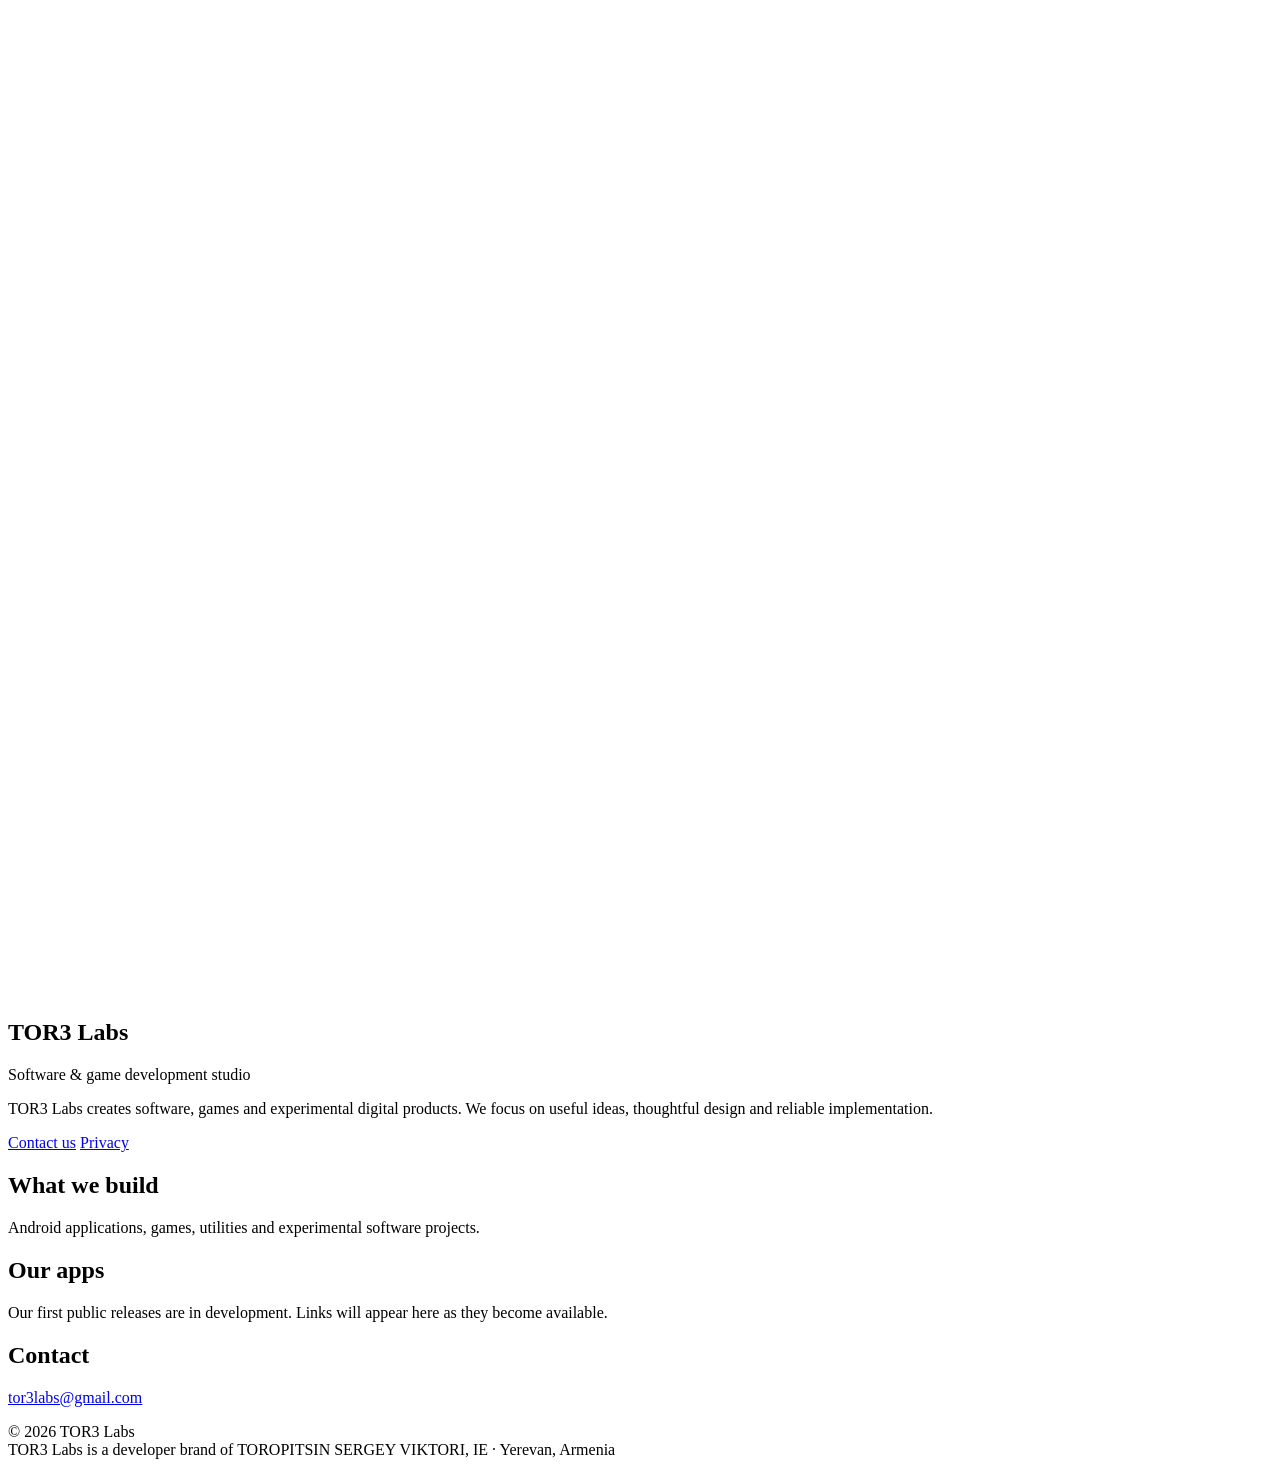
==== index.html @ 7299da16 "Add TOR3 Labs website" ====
<!doctype html>
<html lang="en">
<head>
  <meta charset="utf-8">
  <meta name="viewport" content="width=device-width, initial-scale=1">
  <meta name="description" content="TOR3 Labs — independent software and game development studio.">
  <title>TOR3 Labs</title>
  <link rel="stylesheet" href="styles.css">
</head>
<body>
  <main class="shell">
    <section class="hero">
      <div class="brandmark" aria-label="TOR3 Labs emblem">
        <svg viewBox="0 0 320 250" role="img" aria-labelledby="logoTitle">
          <title id="logoTitle">Three interlocked rings — TOR3 Labs</title>
          <g fill="none" stroke-width="34">
            <ellipse class="ring ring-blue" cx="160" cy="92" rx="72" ry="88"/>
            <ellipse class="ring ring-cyan" cx="112" cy="152" rx="72" ry="88" transform="rotate(-58 112 152)"/>
            <ellipse class="ring ring-violet" cx="208" cy="152" rx="72" ry="88" transform="rotate(58 208 152)"/>
          </g>
        </svg>
      </div>

      <h1><span>TOR</span><span class="three">3</span> Labs</h1>
      <p class="tagline">Software &amp; game development studio</p>
      <p class="intro">
        TOR3 Labs creates software, games and experimental digital products.
        We focus on useful ideas, thoughtful design and reliable implementation.
      </p>

      <div class="actions">
        <a class="button" href="mailto:tor3labs@gmail.com">Contact us</a>
        <a class="button secondary" href="privacy.html">Privacy</a>
      </div>
    </section>

    <section class="cards" aria-label="About TOR3 Labs">
      <article>
        <h2>What we build</h2>
        <p>Android applications, games, utilities and experimental software projects.</p>
      </article>
      <article>
        <h2>Our apps</h2>
        <p>Our first public releases are in development. Links will appear here as they become available.</p>
      </article>
      <article>
        <h2>Contact</h2>
        <p><a href="mailto:tor3labs@gmail.com">tor3labs@gmail.com</a></p>
      </article>
    </section>
  </main>

  <footer>
    <div>© 2026 TOR3 Labs</div>
    <div class="legal">
      TOR3 Labs is a developer brand of TOROPITSIN SERGEY VIKTORI, IE · Yerevan, Armenia
    </div>
  </footer>
</body>
</html>
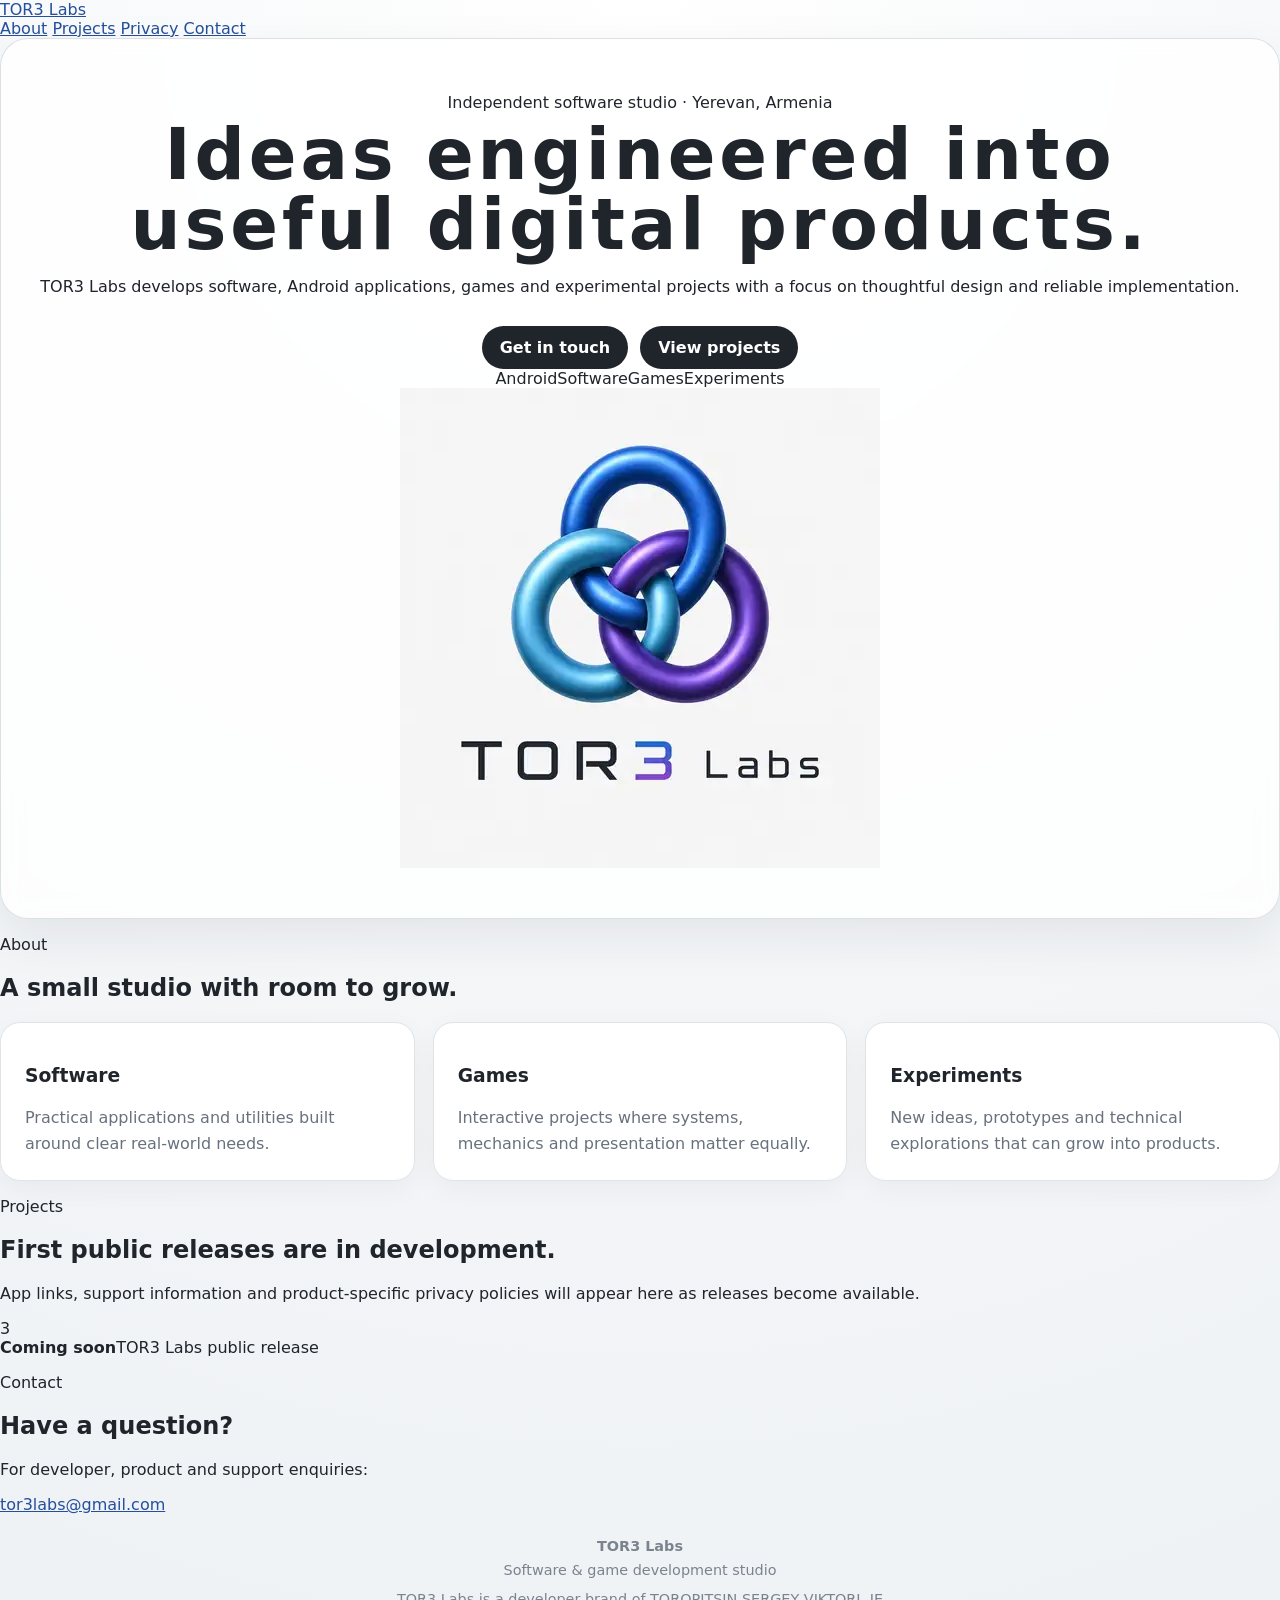
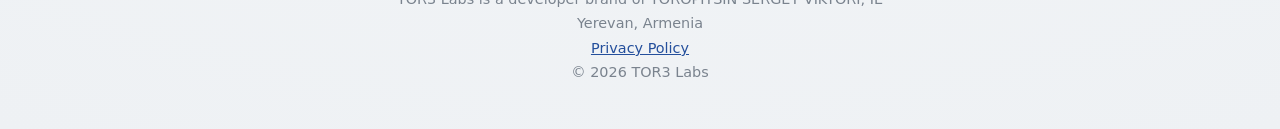
==== commit 2291a9e4: "Polish TOR3 Labs homepage and integrate selected logo" ====
--- a/index.html
+++ b/index.html
@@ -3,58 +3,82 @@
 <head>
   <meta charset="utf-8">
   <meta name="viewport" content="width=device-width, initial-scale=1">
-  <meta name="description" content="TOR3 Labs — independent software and game development studio.">
+  <meta name="description" content="TOR3 Labs — software, games and experimental digital products.">
+  <meta name="theme-color" content="#101722">
   <title>TOR3 Labs</title>
+  <link rel="icon" href="data:image/svg+xml,%3Csvg%20xmlns%3D%22http%3A%2F%2Fwww.w3.org%2F2000%2Fsvg%22%20viewBox%3D%220%200%20100%20100%22%3E%3Crect%20width%3D%22100%22%20height%3D%22100%22%20rx%3D%2222%22%20fill%3D%22%23111827%22%2F%3E%3Ccircle%20cx%3D%2250%22%20cy%3D%2232%22%20r%3D%2223%22%20fill%3D%22none%22%20stroke%3D%22%232f64c7%22%20stroke-width%3D%2212%22%2F%3E%3Ccircle%20cx%3D%2234%22%20cy%3D%2261%22%20r%3D%2223%22%20fill%3D%22none%22%20stroke%3D%22%2365b7d2%22%20stroke-width%3D%2212%22%2F%3E%3Ccircle%20cx%3D%2266%22%20cy%3D%2261%22%20r%3D%2223%22%20fill%3D%22none%22%20stroke%3D%22%237750ad%22%20stroke-width%3D%2212%22%2F%3E%3C%2Fsvg%3E">
   <link rel="stylesheet" href="styles.css">
 </head>
 <body>
-  <main class="shell">
+  <header class="site-header">
+    <a class="brand" href="#top" aria-label="TOR3 Labs home">
+      <span class="brand-dot"></span><span>TOR3 Labs</span>
+    </a>
+    <nav aria-label="Main navigation">
+      <a href="#about">About</a>
+      <a href="#projects">Projects</a>
+      <a href="privacy.html">Privacy</a>
+      <a class="nav-cta" href="mailto:tor3labs@gmail.com">Contact</a>
+    </nav>
+  </header>
+
+  <main id="top">
     <section class="hero">
-      <div class="brandmark" aria-label="TOR3 Labs emblem">
-        <svg viewBox="0 0 320 250" role="img" aria-labelledby="logoTitle">
-          <title id="logoTitle">Three interlocked rings — TOR3 Labs</title>
-          <g fill="none" stroke-width="34">
-            <ellipse class="ring ring-blue" cx="160" cy="92" rx="72" ry="88"/>
-            <ellipse class="ring ring-cyan" cx="112" cy="152" rx="72" ry="88" transform="rotate(-58 112 152)"/>
-            <ellipse class="ring ring-violet" cx="208" cy="152" rx="72" ry="88" transform="rotate(58 208 152)"/>
-          </g>
-        </svg>
+      <div class="hero-copy">
+        <div class="eyebrow">Independent software studio · Yerevan, Armenia</div>
+        <h1>Ideas engineered into <span>useful digital products.</span></h1>
+        <p class="lead">TOR3 Labs develops software, Android applications, games and experimental projects with a focus on thoughtful design and reliable implementation.</p>
+        <div class="actions">
+          <a class="button primary" href="mailto:tor3labs@gmail.com">Get in touch</a>
+          <a class="button ghost" href="#projects">View projects</a>
+        </div>
+        <div class="chips" aria-label="TOR3 Labs areas">
+          <span>Android</span><span>Software</span><span>Games</span><span>Experiments</span>
+        </div>
       </div>
-
-      <h1><span>TOR</span><span class="three">3</span> Labs</h1>
-      <p class="tagline">Software &amp; game development studio</p>
-      <p class="intro">
-        TOR3 Labs creates software, games and experimental digital products.
-        We focus on useful ideas, thoughtful design and reliable implementation.
-      </p>
-
-      <div class="actions">
-        <a class="button" href="mailto:tor3labs@gmail.com">Contact us</a>
-        <a class="button secondary" href="privacy.html">Privacy</a>
+      <div class="logo-panel">
+        <img src="[data-uri]" alt="TOR3 Labs logo: three interlocked blue, cyan and violet rings">
       </div>
     </section>
 
-    <section class="cards" aria-label="About TOR3 Labs">
-      <article>
-        <h2>What we build</h2>
-        <p>Android applications, games, utilities and experimental software projects.</p>
-      </article>
-      <article>
-        <h2>Our apps</h2>
-        <p>Our first public releases are in development. Links will appear here as they become available.</p>
-      </article>
-      <article>
-        <h2>Contact</h2>
-        <p><a href="mailto:tor3labs@gmail.com">tor3labs@gmail.com</a></p>
-      </article>
+    <section class="section" id="about">
+      <div class="section-heading">
+        <p class="kicker">About</p>
+        <h2>A small studio with room to grow.</h2>
+      </div>
+      <div class="cards">
+        <article><h3>Software</h3><p>Practical applications and utilities built around clear real-world needs.</p></article>
+        <article><h3>Games</h3><p>Interactive projects where systems, mechanics and presentation matter equally.</p></article>
+        <article><h3>Experiments</h3><p>New ideas, prototypes and technical explorations that can grow into products.</p></article>
+      </div>
+    </section>
+
+    <section class="section projects" id="projects">
+      <div class="section-heading">
+        <p class="kicker">Projects</p>
+        <h2>First public releases are in development.</h2>
+        <p>App links, support information and product-specific privacy policies will appear here as releases become available.</p>
+      </div>
+      <div class="project-placeholder">
+        <div class="project-icon">3</div>
+        <div><strong>Coming soon</strong><span>TOR3 Labs public release</span></div>
+      </div>
+    </section>
+
+    <section class="contact-card">
+      <div>
+        <p class="kicker">Contact</p>
+        <h2>Have a question?</h2>
+        <p>For developer, product and support enquiries:</p>
+      </div>
+      <a href="mailto:tor3labs@gmail.com">tor3labs@gmail.com</a>
     </section>
   </main>
 
   <footer>
-    <div>© 2026 TOR3 Labs</div>
-    <div class="legal">
-      TOR3 Labs is a developer brand of TOROPITSIN SERGEY VIKTORI, IE · Yerevan, Armenia
-    </div>
+    <div><strong>TOR3 Labs</strong><br>Software &amp; game development studio</div>
+    <div class="legal">TOR3 Labs is a developer brand of TOROPITSIN SERGEY VIKTORI, IE<br>Yerevan, Armenia</div>
+    <div><a href="privacy.html">Privacy Policy</a><br>© 2026 TOR3 Labs</div>
   </footer>
 </body>
-</html>
+</html>
--- a/styles.css
+++ b/styles.css
@@ -0,0 +1,169 @@
+:root {
+  --bg: #f4f6f8;
+  --surface: #ffffff;
+  --text: #20242b;
+  --muted: #68717d;
+  --line: #dfe4e9;
+  --cyan: #447f9c;
+  --blue: #244f9c;
+  --violet: #654192;
+  --shadow: 0 18px 50px rgba(24, 34, 48, .08);
+}
+
+* { box-sizing: border-box; }
+
+html { scroll-behavior: smooth; }
+
+body {
+  margin: 0;
+  min-height: 100vh;
+  background:
+    radial-gradient(circle at 50% 0%, #ffffff 0, var(--bg) 52%, #eef1f4 100%);
+  color: var(--text);
+  font-family: Inter, ui-sans-serif, system-ui, -apple-system, BlinkMacSystemFont, "Segoe UI", sans-serif;
+}
+
+a { color: var(--blue); }
+
+.shell {
+  width: min(1040px, calc(100% - 40px));
+  margin: 0 auto;
+  padding: 72px 0 44px;
+}
+
+.hero {
+  text-align: center;
+  padding: 54px 28px 46px;
+  background: rgba(255,255,255,.82);
+  border: 1px solid rgba(215,221,227,.9);
+  border-radius: 28px;
+  box-shadow: var(--shadow);
+  backdrop-filter: blur(10px);
+}
+
+.brandmark {
+  width: min(270px, 72vw);
+  margin: 0 auto 6px;
+}
+
+.brandmark svg { display: block; width: 100%; height: auto; }
+
+.ring {
+  stroke-linecap: round;
+  opacity: .98;
+}
+.ring-blue { stroke: var(--blue); }
+.ring-cyan { stroke: var(--cyan); }
+.ring-violet { stroke: var(--violet); }
+
+h1 {
+  margin: 8px 0 4px;
+  font-size: clamp(2.35rem, 7vw, 4.4rem);
+  line-height: 1;
+  letter-spacing: .055em;
+  font-weight: 650;
+}
+h1 .three {
+  background: linear-gradient(145deg, var(--blue), var(--violet));
+  -webkit-background-clip: text;
+  background-clip: text;
+  color: transparent;
+}
+
+.tagline {
+  margin: 16px 0 0;
+  color: var(--muted);
+  font-size: clamp(1rem, 2.5vw, 1.2rem);
+  letter-spacing: .02em;
+}
+
+.intro {
+  max-width: 690px;
+  margin: 26px auto 0;
+  color: #444c56;
+  font-size: 1.06rem;
+  line-height: 1.75;
+}
+
+.actions {
+  display: flex;
+  gap: 12px;
+  justify-content: center;
+  flex-wrap: wrap;
+  margin-top: 30px;
+}
+
+.button {
+  display: inline-block;
+  min-width: 132px;
+  padding: 12px 18px;
+  border-radius: 999px;
+  text-decoration: none;
+  background: var(--text);
+  color: #fff;
+  font-weight: 600;
+}
+.button.secondary {
+  color: var(--text);
+  background: #eef1f4;
+  border: 1px solid var(--line);
+}
+
+.cards {
+  display: grid;
+  grid-template-columns: repeat(3, 1fr);
+  gap: 18px;
+  margin-top: 20px;
+}
+
+.cards article {
+  background: var(--surface);
+  border: 1px solid var(--line);
+  border-radius: 20px;
+  padding: 24px;
+  box-shadow: 0 8px 28px rgba(24, 34, 48, .045);
+}
+
+.cards h2 {
+  margin: 0 0 10px;
+  font-size: 1.05rem;
+}
+.cards p {
+  margin: 0;
+  color: var(--muted);
+  line-height: 1.6;
+}
+
+footer {
+  width: min(1040px, calc(100% - 40px));
+  margin: 0 auto;
+  padding: 20px 0 44px;
+  color: #7a838e;
+  text-align: center;
+  font-size: .9rem;
+  line-height: 1.7;
+}
+footer .legal { margin-top: 4px; }
+
+.privacy {
+  width: min(820px, calc(100% - 40px));
+  margin: 56px auto;
+  background: var(--surface);
+  border: 1px solid var(--line);
+  border-radius: 24px;
+  padding: clamp(24px, 5vw, 46px);
+  box-shadow: var(--shadow);
+}
+.privacy h1 {
+  font-size: clamp(2rem, 6vw, 3rem);
+  letter-spacing: 0;
+}
+.privacy h2 { margin-top: 32px; }
+.privacy p, .privacy li { color: #4d5661; line-height: 1.75; }
+.back { display: inline-block; margin-top: 24px; }
+
+@media (max-width: 760px) {
+  .shell { padding-top: 28px; }
+  .hero { padding: 36px 20px; border-radius: 22px; }
+  .cards { grid-template-columns: 1fr; }
+}
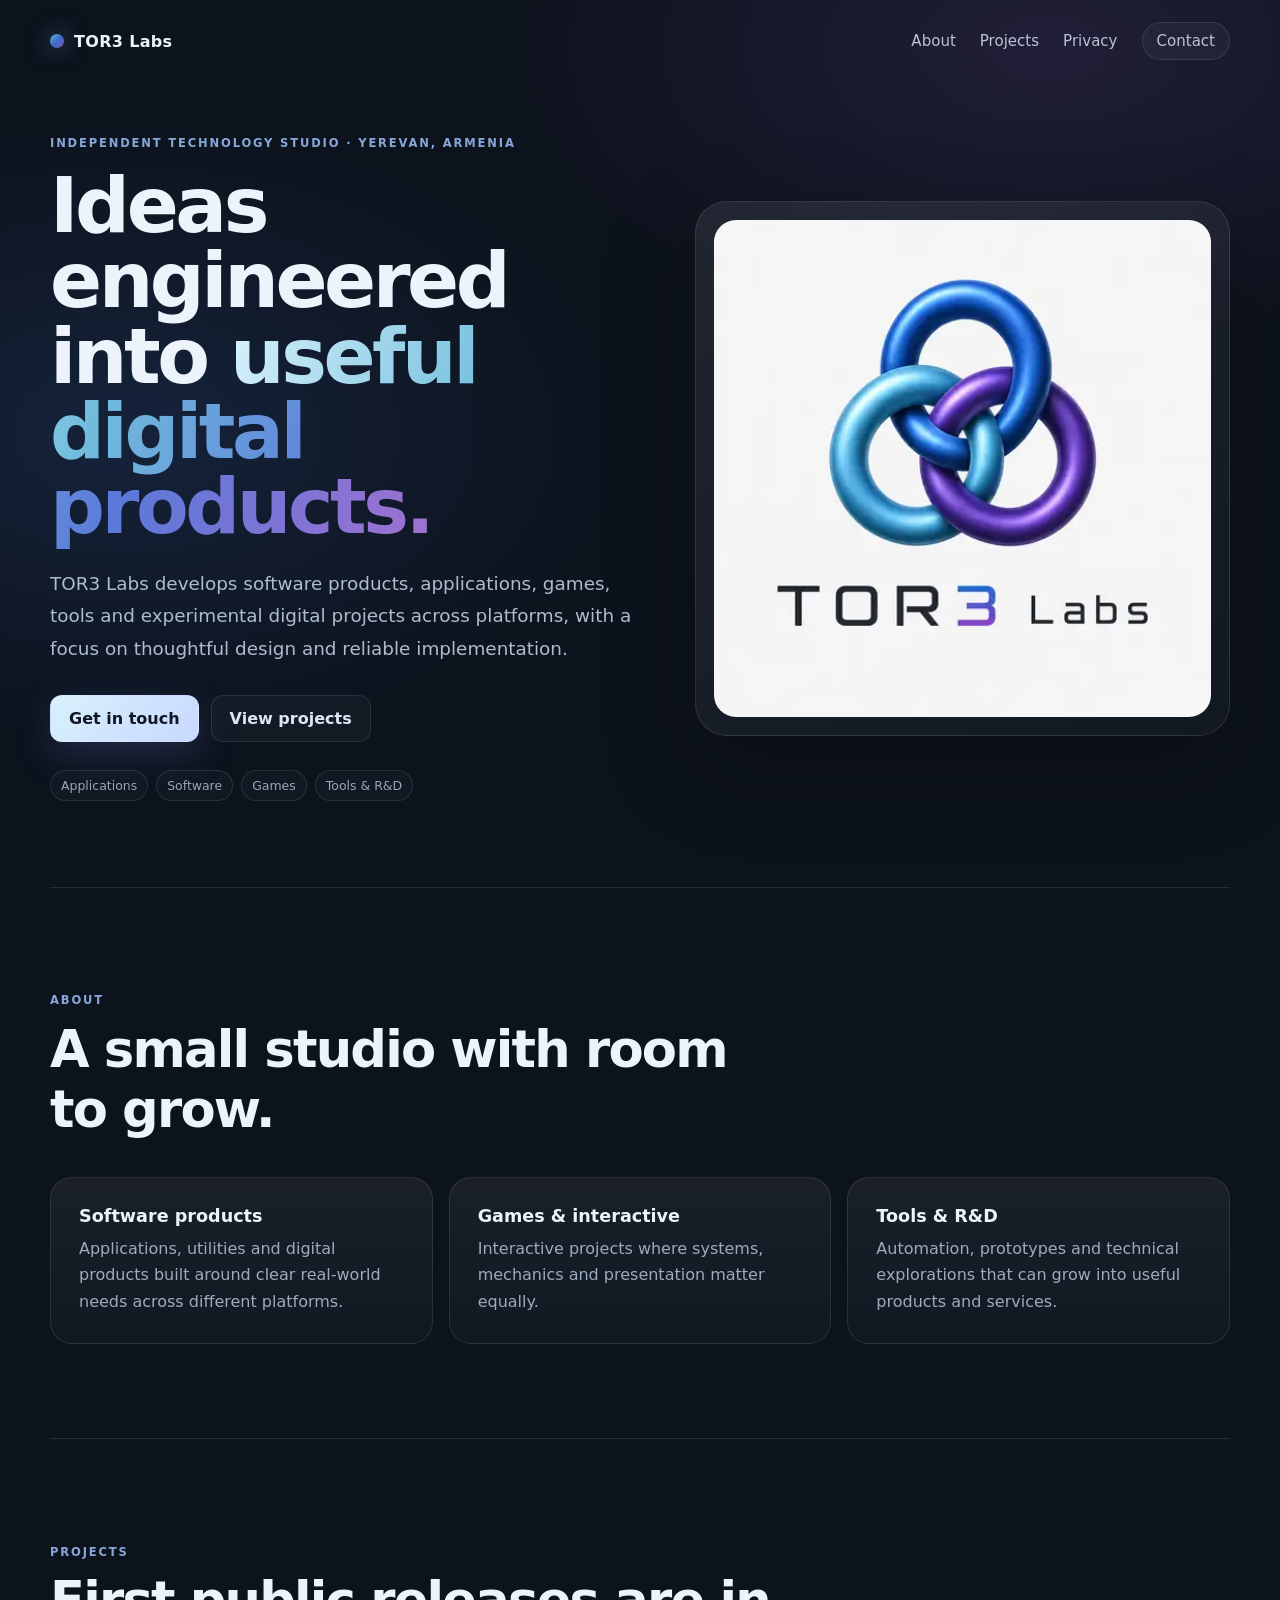
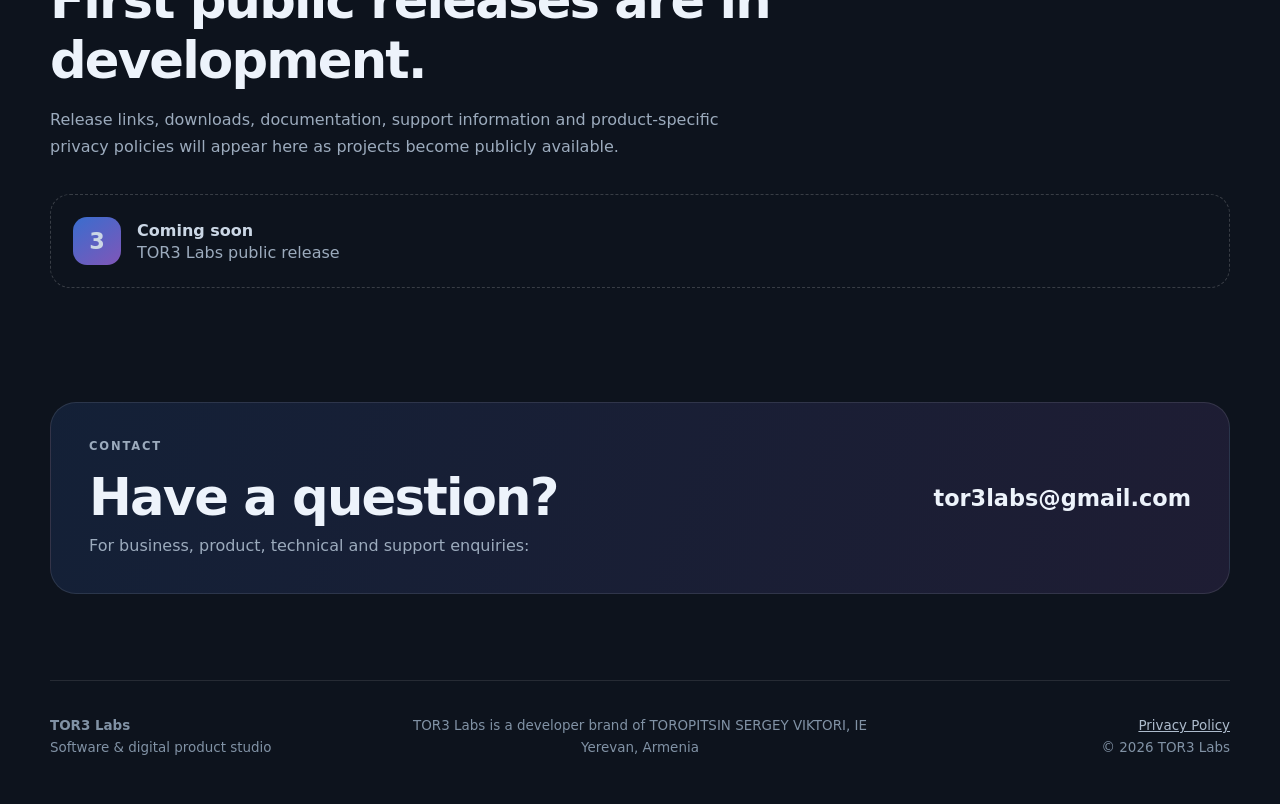
==== commit 11e7519b: "Broaden TOR3 Labs positioning beyond Android and app stores" ====
--- a/index.html
+++ b/index.html
@@ -3,7 +3,7 @@
 <head>
   <meta charset="utf-8">
   <meta name="viewport" content="width=device-width, initial-scale=1">
-  <meta name="description" content="TOR3 Labs — software, games and experimental digital products.">
+  <meta name="description" content="TOR3 Labs — software, games, tools and experimental digital products.">
   <meta name="theme-color" content="#101722">
   <title>TOR3 Labs</title>
   <link rel="icon" href="data:image/svg+xml,%3Csvg%20xmlns%3D%22http%3A%2F%2Fwww.w3.org%2F2000%2Fsvg%22%20viewBox%3D%220%200%20100%20100%22%3E%3Crect%20width%3D%22100%22%20height%3D%22100%22%20rx%3D%2222%22%20fill%3D%22%23111827%22%2F%3E%3Ccircle%20cx%3D%2250%22%20cy%3D%2232%22%20r%3D%2223%22%20fill%3D%22none%22%20stroke%3D%22%232f64c7%22%20stroke-width%3D%2212%22%2F%3E%3Ccircle%20cx%3D%2234%22%20cy%3D%2261%22%20r%3D%2223%22%20fill%3D%22none%22%20stroke%3D%22%2365b7d2%22%20stroke-width%3D%2212%22%2F%3E%3Ccircle%20cx%3D%2266%22%20cy%3D%2261%22%20r%3D%2223%22%20fill%3D%22none%22%20stroke%3D%22%237750ad%22%20stroke-width%3D%2212%22%2F%3E%3C%2Fsvg%3E">
@@ -25,15 +25,15 @@
   <main id="top">
     <section class="hero">
       <div class="hero-copy">
-        <div class="eyebrow">Independent software studio · Yerevan, Armenia</div>
+        <div class="eyebrow">Independent technology studio · Yerevan, Armenia</div>
         <h1>Ideas engineered into <span>useful digital products.</span></h1>
-        <p class="lead">TOR3 Labs develops software, Android applications, games and experimental projects with a focus on thoughtful design and reliable implementation.</p>
+        <p class="lead">TOR3 Labs develops software products, applications, games, tools and experimental digital projects across platforms, with a focus on thoughtful design and reliable implementation.</p>
         <div class="actions">
           <a class="button primary" href="mailto:tor3labs@gmail.com">Get in touch</a>
           <a class="button ghost" href="#projects">View projects</a>
         </div>
         <div class="chips" aria-label="TOR3 Labs areas">
-          <span>Android</span><span>Software</span><span>Games</span><span>Experiments</span>
+          <span>Applications</span><span>Software</span><span>Games</span><span>Tools &amp; R&amp;D</span>
         </div>
       </div>
       <div class="logo-panel">
@@ -47,9 +47,9 @@
         <h2>A small studio with room to grow.</h2>
       </div>
       <div class="cards">
-        <article><h3>Software</h3><p>Practical applications and utilities built around clear real-world needs.</p></article>
-        <article><h3>Games</h3><p>Interactive projects where systems, mechanics and presentation matter equally.</p></article>
-        <article><h3>Experiments</h3><p>New ideas, prototypes and technical explorations that can grow into products.</p></article>
+        <article><h3>Software products</h3><p>Applications, utilities and digital products built around clear real-world needs across different platforms.</p></article>
+        <article><h3>Games &amp; interactive</h3><p>Interactive projects where systems, mechanics and presentation matter equally.</p></article>
+        <article><h3>Tools &amp; R&amp;D</h3><p>Automation, prototypes and technical explorations that can grow into useful products and services.</p></article>
       </div>
     </section>
 
@@ -57,7 +57,7 @@
       <div class="section-heading">
         <p class="kicker">Projects</p>
         <h2>First public releases are in development.</h2>
-        <p>App links, support information and product-specific privacy policies will appear here as releases become available.</p>
+        <p>Release links, downloads, documentation, support information and product-specific privacy policies will appear here as projects become publicly available.</p>
       </div>
       <div class="project-placeholder">
         <div class="project-icon">3</div>
@@ -69,14 +69,14 @@
       <div>
         <p class="kicker">Contact</p>
         <h2>Have a question?</h2>
-        <p>For developer, product and support enquiries:</p>
+        <p>For business, product, technical and support enquiries:</p>
       </div>
       <a href="mailto:tor3labs@gmail.com">tor3labs@gmail.com</a>
     </section>
   </main>
 
   <footer>
-    <div><strong>TOR3 Labs</strong><br>Software &amp; game development studio</div>
+    <div><strong>TOR3 Labs</strong><br>Software &amp; digital product studio</div>
     <div class="legal">TOR3 Labs is a developer brand of TOROPITSIN SERGEY VIKTORI, IE<br>Yerevan, Armenia</div>
     <div><a href="privacy.html">Privacy Policy</a><br>© 2026 TOR3 Labs</div>
   </footer>
--- a/styles.css
+++ b/styles.css
@@ -1,169 +1,52 @@
-:root {
-  --bg: #f4f6f8;
-  --surface: #ffffff;
-  --text: #20242b;
-  --muted: #68717d;
-  --line: #dfe4e9;
-  --cyan: #447f9c;
-  --blue: #244f9c;
-  --violet: #654192;
-  --shadow: 0 18px 50px rgba(24, 34, 48, .08);
+:root{
+  --bg:#0d131d;--bg2:#121a27;--card:#151f2d;--surface:#f7f9fc;--text:#edf3fb;--muted:#9cabbd;
+  --ink:#152031;--cyan:#65b7d2;--blue:#396dce;--violet:#8056b8;--line:rgba(255,255,255,.10);
 }
-
-* { box-sizing: border-box; }
-
-html { scroll-behavior: smooth; }
-
-body {
-  margin: 0;
-  min-height: 100vh;
-  background:
-    radial-gradient(circle at 50% 0%, #ffffff 0, var(--bg) 52%, #eef1f4 100%);
-  color: var(--text);
-  font-family: Inter, ui-sans-serif, system-ui, -apple-system, BlinkMacSystemFont, "Segoe UI", sans-serif;
-}
-
-a { color: var(--blue); }
-
-.shell {
-  width: min(1040px, calc(100% - 40px));
-  margin: 0 auto;
-  padding: 72px 0 44px;
-}
-
-.hero {
-  text-align: center;
-  padding: 54px 28px 46px;
-  background: rgba(255,255,255,.82);
-  border: 1px solid rgba(215,221,227,.9);
-  border-radius: 28px;
-  box-shadow: var(--shadow);
-  backdrop-filter: blur(10px);
-}
-
-.brandmark {
-  width: min(270px, 72vw);
-  margin: 0 auto 6px;
-}
-
-.brandmark svg { display: block; width: 100%; height: auto; }
-
-.ring {
-  stroke-linecap: round;
-  opacity: .98;
-}
-.ring-blue { stroke: var(--blue); }
-.ring-cyan { stroke: var(--cyan); }
-.ring-violet { stroke: var(--violet); }
-
-h1 {
-  margin: 8px 0 4px;
-  font-size: clamp(2.35rem, 7vw, 4.4rem);
-  line-height: 1;
-  letter-spacing: .055em;
-  font-weight: 650;
-}
-h1 .three {
-  background: linear-gradient(145deg, var(--blue), var(--violet));
-  -webkit-background-clip: text;
-  background-clip: text;
-  color: transparent;
-}
-
-.tagline {
-  margin: 16px 0 0;
-  color: var(--muted);
-  font-size: clamp(1rem, 2.5vw, 1.2rem);
-  letter-spacing: .02em;
-}
-
-.intro {
-  max-width: 690px;
-  margin: 26px auto 0;
-  color: #444c56;
-  font-size: 1.06rem;
-  line-height: 1.75;
-}
-
-.actions {
-  display: flex;
-  gap: 12px;
-  justify-content: center;
-  flex-wrap: wrap;
-  margin-top: 30px;
-}
-
-.button {
-  display: inline-block;
-  min-width: 132px;
-  padding: 12px 18px;
-  border-radius: 999px;
-  text-decoration: none;
-  background: var(--text);
-  color: #fff;
-  font-weight: 600;
-}
-.button.secondary {
-  color: var(--text);
-  background: #eef1f4;
-  border: 1px solid var(--line);
-}
-
-.cards {
-  display: grid;
-  grid-template-columns: repeat(3, 1fr);
-  gap: 18px;
-  margin-top: 20px;
-}
-
-.cards article {
-  background: var(--surface);
-  border: 1px solid var(--line);
-  border-radius: 20px;
-  padding: 24px;
-  box-shadow: 0 8px 28px rgba(24, 34, 48, .045);
-}
-
-.cards h2 {
-  margin: 0 0 10px;
-  font-size: 1.05rem;
-}
-.cards p {
-  margin: 0;
-  color: var(--muted);
-  line-height: 1.6;
-}
-
-footer {
-  width: min(1040px, calc(100% - 40px));
-  margin: 0 auto;
-  padding: 20px 0 44px;
-  color: #7a838e;
-  text-align: center;
-  font-size: .9rem;
-  line-height: 1.7;
-}
-footer .legal { margin-top: 4px; }
-
-.privacy {
-  width: min(820px, calc(100% - 40px));
-  margin: 56px auto;
-  background: var(--surface);
-  border: 1px solid var(--line);
-  border-radius: 24px;
-  padding: clamp(24px, 5vw, 46px);
-  box-shadow: var(--shadow);
-}
-.privacy h1 {
-  font-size: clamp(2rem, 6vw, 3rem);
-  letter-spacing: 0;
-}
-.privacy h2 { margin-top: 32px; }
-.privacy p, .privacy li { color: #4d5661; line-height: 1.75; }
-.back { display: inline-block; margin-top: 24px; }
-
-@media (max-width: 760px) {
-  .shell { padding-top: 28px; }
-  .hero { padding: 36px 20px; border-radius: 22px; }
-  .cards { grid-template-columns: 1fr; }
-}
+*{box-sizing:border-box}
+html{scroll-behavior:smooth}
+body{margin:0;background:
+  radial-gradient(900px 500px at 82% 2%,rgba(128,86,184,.17),transparent 60%),
+  radial-gradient(800px 500px at 10% 18%,rgba(57,109,206,.17),transparent 62%),var(--bg);
+  color:var(--text);font-family:Inter,ui-sans-serif,system-ui,-apple-system,BlinkMacSystemFont,"Segoe UI",sans-serif}
+a{color:inherit}
+.site-header{width:min(1180px,calc(100% - 40px));margin:0 auto;min-height:82px;display:flex;align-items:center;justify-content:space-between;gap:24px}
+.brand{display:flex;align-items:center;gap:10px;font-weight:750;text-decoration:none;letter-spacing:.02em}
+.brand-dot{width:14px;height:14px;border-radius:50%;background:linear-gradient(135deg,var(--cyan),var(--blue) 50%,var(--violet));box-shadow:0 0 22px rgba(101,183,210,.55)}
+nav{display:flex;gap:24px;align-items:center}
+nav a{text-decoration:none;color:#b7c3d2;font-size:.94rem}
+nav a:hover{color:white}
+.nav-cta{padding:9px 14px;border:1px solid var(--line);border-radius:999px;background:rgba(255,255,255,.04)}
+main{width:min(1180px,calc(100% - 40px));margin:0 auto}
+.hero{min-height:620px;display:grid;grid-template-columns:1.05fr .95fr;gap:54px;align-items:center;padding:54px 0 86px}
+.hero-copy{max-width:650px}
+.eyebrow,.kicker{text-transform:uppercase;letter-spacing:.16em;font-size:.72rem;font-weight:800;color:#86a6d8}
+h1{font-size:clamp(3rem,6vw,5.9rem);line-height:.98;letter-spacing:-.045em;margin:18px 0 24px}
+h1 span{background:linear-gradient(110deg,#d9f2fb 0%,#72bedd 32%,#5b79d9 64%,#a070d0 100%);-webkit-background-clip:text;background-clip:text;color:transparent}
+.lead{font-size:1.15rem;line-height:1.75;color:#aebccd;max-width:650px}
+.actions{display:flex;gap:12px;flex-wrap:wrap;margin-top:30px}
+.button{padding:13px 18px;border-radius:12px;text-decoration:none;font-weight:750;border:1px solid transparent}
+.primary{background:linear-gradient(135deg,#d8f1fb,#c8d8ff);color:#101722;box-shadow:0 12px 36px rgba(94,123,220,.22)}
+.ghost{border-color:var(--line);background:rgba(255,255,255,.03);color:#dce6f2}
+.chips{display:flex;gap:8px;flex-wrap:wrap;margin-top:28px}
+.chips span{font-size:.78rem;color:#95a7ba;border:1px solid var(--line);padding:7px 10px;border-radius:999px;background:rgba(255,255,255,.025)}
+.logo-panel{position:relative;border:1px solid var(--line);border-radius:32px;padding:18px;background:linear-gradient(145deg,rgba(255,255,255,.08),rgba(255,255,255,.025));box-shadow:0 30px 90px rgba(0,0,0,.26)}
+.logo-panel:before{content:"";position:absolute;inset:12% 20%;background:radial-gradient(circle,rgba(74,128,229,.24),rgba(126,82,184,.12) 45%,transparent 72%);filter:blur(30px)}
+.logo-panel img{position:relative;display:block;width:100%;border-radius:22px}
+.section{padding:94px 0;border-top:1px solid var(--line)}
+.section-heading{max-width:720px}
+.section-heading h2,.contact-card h2{font-size:clamp(2rem,4vw,3.4rem);letter-spacing:-.035em;margin:10px 0 16px}
+.section-heading p:not(.kicker),.contact-card p{color:var(--muted);line-height:1.7}
+.cards{display:grid;grid-template-columns:repeat(3,1fr);gap:16px;margin-top:38px}
+.cards article{padding:28px;border-radius:22px;background:linear-gradient(180deg,rgba(255,255,255,.055),rgba(255,255,255,.025));border:1px solid var(--line)}
+.cards h3{margin:0 0 10px;font-size:1.1rem}.cards p{margin:0;color:var(--muted);line-height:1.65}
+.project-placeholder{margin-top:34px;display:flex;align-items:center;gap:16px;border:1px dashed rgba(255,255,255,.18);border-radius:20px;padding:22px;color:#cbd7e5}
+.project-icon{width:48px;height:48px;border-radius:14px;display:grid;place-items:center;font-weight:900;font-size:1.4rem;background:linear-gradient(145deg,var(--blue),var(--violet))}
+.project-placeholder span{display:block;color:var(--muted);margin-top:3px}
+.contact-card{margin:20px 0 86px;padding:34px 38px;border-radius:26px;background:linear-gradient(110deg,rgba(57,109,206,.15),rgba(128,86,184,.15));border:1px solid var(--line);display:flex;align-items:center;justify-content:space-between;gap:28px}
+.contact-card h2{margin-bottom:5px}.contact-card p{margin:0}.contact-card>a{font-size:clamp(1.05rem,2.2vw,1.4rem);font-weight:800;text-decoration:none}
+footer{width:min(1180px,calc(100% - 40px));margin:0 auto;padding:34px 0 46px;border-top:1px solid var(--line);display:grid;grid-template-columns:1fr 1.4fr 1fr;gap:24px;color:#8192a5;font-size:.84rem;line-height:1.6}
+footer>div:nth-child(2){text-align:center}footer>div:last-child{text-align:right}footer a{color:#aebccd}
+.privacy-page{width:min(820px,calc(100% - 40px));margin:70px auto;padding:42px;border-radius:28px;background:#f8fafc;color:#1b2533;box-shadow:0 30px 80px rgba(0,0,0,.25)}
+.privacy-page h1{font-size:clamp(2.2rem,6vw,4rem);margin-top:0}.privacy-page h2{margin-top:32px}.privacy-page p{line-height:1.75;color:#556171}.privacy-page a{color:#315fae}.back{display:inline-block;margin-top:20px;font-weight:700;text-decoration:none}
+@media(max-width:820px){nav a:not(.nav-cta){display:none}.hero{grid-template-columns:1fr;padding-top:34px}.hero-copy{text-align:center;margin:auto}.lead{margin-left:auto;margin-right:auto}.actions,.chips{justify-content:center}.logo-panel{max-width:600px;margin:auto}.cards{grid-template-columns:1fr}.contact-card{flex-direction:column;align-items:flex-start}footer{grid-template-columns:1fr;text-align:left}footer>div:nth-child(2),footer>div:last-child{text-align:left}}
+@media(max-width:520px){.site-header,main,footer{width:min(100% - 24px,1180px)}.hero{gap:30px}.logo-panel{padding:10px;border-radius:22px}.contact-card{padding:26px}.privacy-page{margin:24px auto;padding:26px}}
